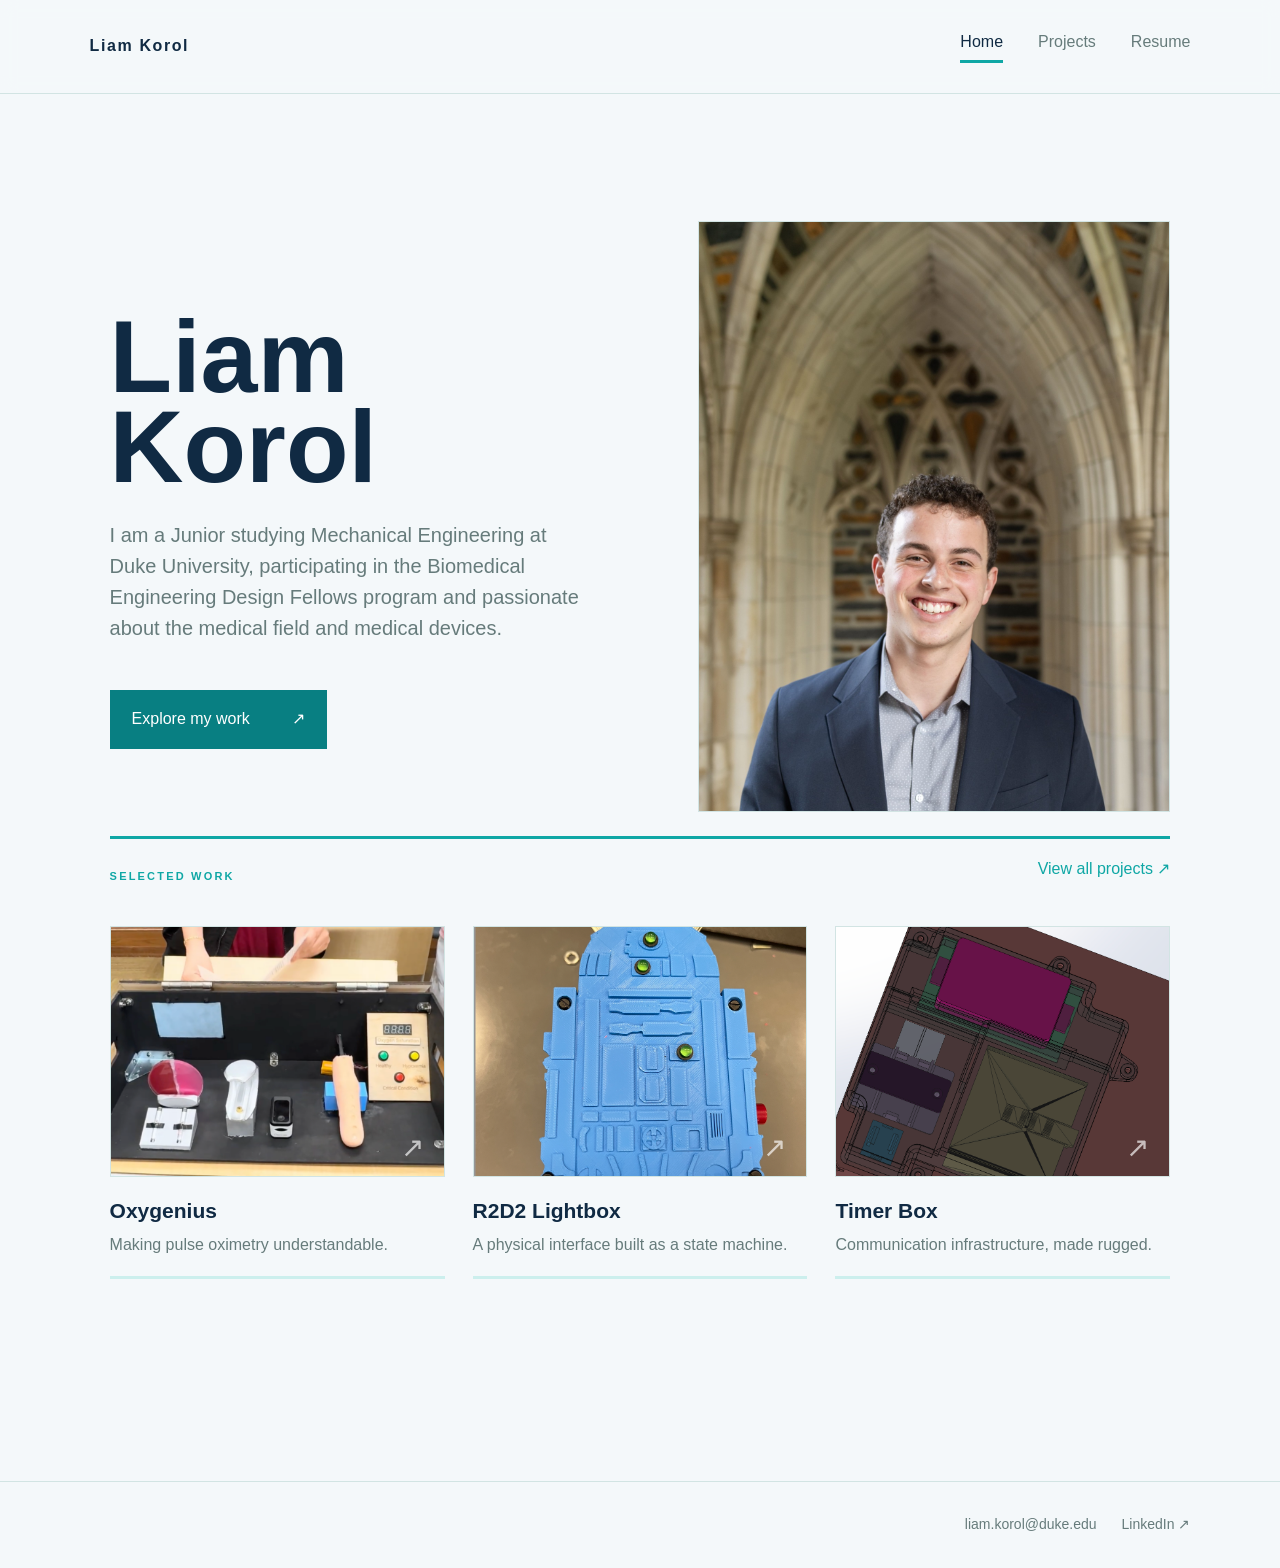
==== index.html @ 731c7ef4 "push from local files" ====
<!doctype html><html lang="en"><head><meta charset="utf-8"><meta name="viewport" content="width=device-width,initial-scale=1"><title>Liam Korol — Portfolio</title><link rel="stylesheet" href="styles.css?v=15"></head><body><header class="nav"><a class="brand" href="index.html">Liam Korol</a><nav><a class="active" href="index.html">Home</a><a href="projects.html">Projects</a><a href="resume.html">Resume</a></nav></header><main><section class="hero"><div><h1>Liam Korol</h1><p class="bio">I am a Junior studying Mechanical Engineering at Duke University, participating in the Biomedical Engineering Design Fellows program and passionate about the medical field and medical devices.</p><a class="button" href="projects.html">Explore my work <span>↗</span></a></div><div class="portrait"><img src="assets/headshot.jpg" alt="Liam Korol headshot" onerror="this.style.display='none';this.parentElement.classList.add('placeholder')"><span>YOUR<br>HEADSHOT</span></div></section><section class="featured"><div class="section-head"><p class="eyebrow">Selected work</p><a href="projects.html">View all projects ↗</a></div><div class="project-grid"><a class="project-card" href="projects/oxygenius.html"><div class="project-image photo"><img src="assets/project-images/oxygenius.png" alt="Oxygenius project"></div><h3>Oxygenius</h3><p>Making pulse oximetry understandable.</p></a><a class="project-card" href="projects/r2d2.html"><div class="project-image photo"><img src="assets/project-images/r2d2.png" alt="R2D2 lightbox project"></div><h3>R2D2 Lightbox</h3><p>A physical interface built as a state machine.</p></a><a class="project-card" href="projects/timer-box.html"><div class="project-image photo"><img src="assets/project-images/timer-box.png" alt="Timer Box project"></div><h3>Timer Box</h3><p>Communication infrastructure, made rugged.</p></a></div></section></main><footer><div><a href="mailto:liam.korol@duke.edu">liam.korol@duke.edu</a><a href="https://www.linkedin.com/" target="_blank">LinkedIn ↗</a></div></footer></body></html>
---- styles.css ----
:root{--ink:#102a43;--paper:#f4f8fa;--accent:#0fa7a5;--accent-deep:#087f82;--accent-soft:#ccefed;--accent-wash:#e8f8f7;--muted:#667b7b;--line:#d2e4e3}
*{box-sizing:border-box}
body{margin:0;background:var(--paper);color:var(--ink);font:16px/1.55 "Avenir Next",Avenir,Montserrat,sans-serif}
body:before{content:"";position:fixed;inset:0;pointer-events:none;opacity:.1;background-image:radial-gradient(var(--ink) .7px,transparent .7px);background-size:18px 18px}
a{color:inherit;text-decoration:none}
.nav{display:flex;justify-content:space-between;align-items:center;padding:30px 7vw;border-bottom:1px solid var(--line);position:relative;background:#f4f8fadd;backdrop-filter:blur(8px);z-index:2}
.brand{font-weight:700;letter-spacing:.1em}
.brand span{color:var(--accent)}
nav{display:flex;gap:35px}
nav a{color:var(--muted);transition:.2s}
nav .active,nav a:hover{color:var(--ink);border-bottom:3px solid var(--accent);padding-bottom:5px}
main{max-width:1240px;margin:auto;padding:8vw 7vw}
.hero{display:grid;grid-template-columns:1fr 1fr;gap:9vw;align-items:center;min-height:640px}
.eyebrow{text-transform:uppercase;letter-spacing:.2em;font-size:11px;color:var(--accent);font-weight:bold}
.hero h1,.page h1{font:700 clamp(4rem,8vw,8rem)/.88 "Avenir Next",Avenir,Montserrat,sans-serif;margin:28px 0}
.hero h1 em{color:var(--accent);font-weight:400}
.bio,.lede{max-width:570px;color:var(--muted);font-size:20px}
.button{display:inline-flex;gap:42px;align-items:center;background:var(--accent-deep);color:white;padding:17px 22px;margin-top:26px;transition:background-color .2s,transform .2s}
.button:hover{background:var(--accent);transform:translateY(-3px)}
.portrait{aspect-ratio:4/5;background:#d5e1e5;display:grid;place-items:center;overflow:hidden;border:1px solid var(--line);max-width:540px}
.portrait img{width:100%;height:100%;object-fit:contain}
.portrait span{display:none;color:var(--ink);letter-spacing:.18em;text-align:center;font-size:12px;font-weight:bold}
.portrait.placeholder span{display:block}
.featured{padding-bottom:100px}
.section-head{display:flex;justify-content:space-between;border-top:3px solid var(--accent);padding-top:18px;margin-bottom:30px}
.section-head a{color:var(--accent)}
.project-grid{display:grid;grid-template-columns:repeat(3,1fr);gap:42px 28px}
.project-card{display:block;border-bottom:3px solid var(--accent-soft);padding-bottom:18px;transition:.25s}
.project-image,.detail-visual{height:275px;display:grid;place-items:center;font:700 6rem "Avenir Next",Avenir,Montserrat,sans-serif;margin-bottom:18px;position:relative;overflow:hidden;transition:transform .25s}
.project-image:after{content:"↗";position:absolute;right:20px;bottom:12px;font:28px "Avenir Next",Avenir,Montserrat,sans-serif;color:#ffffffaa}
.project-number{position:absolute;left:14px;top:14px;z-index:1;background:var(--accent-deep);color:#fff;padding:7px 10px;font:700 12px/1 "Avenir Next",Avenir,Montserrat,sans-serif;letter-spacing:.12em}
.project-card:hover{border-bottom-color:var(--accent)}
.project-card:hover .project-image{transform:translateY(-7px)}
.orange{background:linear-gradient(135deg,#82cbd0,#247b8a)}
.blue{background:linear-gradient(135deg,#b9e7e5,#3f8fa0)}
.green{background:linear-gradient(135deg,#b4d5d8,#427c87)}
.project-card h3{font-size:21px;margin:0 0 5px}
.project-card p{color:var(--muted);margin:0}
.page{min-height:75vh}
.page .project-grid{margin-top:70px}
.resume-page{padding-top:6vw}
.resume-heading{display:flex;justify-content:space-between;align-items:flex-end;gap:28px;margin-bottom:52px}
.resume-page h1{font-size:clamp(3.25rem,6vw,6rem);margin:0}
.resume-heading .button{margin-top:0;flex-shrink:0}
.resume-preview-wrap,.pdf-viewer-shell{background:#414141;border:1px solid var(--line);overflow:hidden}
.pdf-viewer-shell{margin-top:28px}
.pdf-toolbar{min-height:56px;padding:10px 16px;background:var(--ink);color:#fff;display:flex;justify-content:space-between;align-items:center;gap:16px;font-size:14px}
.pdf-toolbar-group{display:flex;align-items:center;gap:12px}
.pdf-toolbar button,.pdf-toolbar a{border:0;background:#ffffff14;color:#fff;min-width:36px;height:36px;padding:0 11px;font:inherit;display:inline-flex;align-items:center;justify-content:center;cursor:pointer}
.pdf-toolbar button:hover,.pdf-toolbar a:hover{background:var(--accent)}
.pdf-toolbar button:disabled{opacity:.35;cursor:not-allowed}
.pdf-canvas-wrap{height:min(1050px,82vh);min-height:720px;overflow:auto;padding:28px;background:#414141}
#resume-canvas{display:block;margin:0 auto;background:#fff;border:1px solid #bbb}
.pdf-page-canvas{display:block;margin:0 auto;background:#fff;border:1px solid #bbb}
.pdf-page-stack{display:grid;gap:28px;justify-items:center}
.pdf-page-stack .pdf-page-canvas{margin:0}
.pdf-error{max-width:520px;margin:80px auto;padding:25px;background:#fff;color:var(--ink);text-align:center}
.detail{max-width:900px}
.back{display:inline-flex;align-items:center;border:1px solid var(--accent);color:var(--accent-deep);padding:9px 13px;transition:background-color .2s,color .2s}
.back:hover{background:var(--accent);color:#fff}
.detail h1{font-size:clamp(4rem,8vw,8rem);margin:35px 0 15px}
.detail-visual{height:420px;margin:60px 0}
.phone-binger-hero{height:520px}
.phone-binger-hero img{object-fit:cover!important;object-position:center bottom;transform:scale(1.3);transform-origin:center bottom}
.detail section{max-width:650px}
.detail h2{font:700 36px "Avenir Next",Avenir,Montserrat,sans-serif}
.detail section p{color:var(--muted);font-size:18px}
.project-spec-grid span{display:block;color:var(--accent-deep);font-size:10px;font-weight:700;letter-spacing:.16em;text-transform:uppercase;margin-bottom:6px}
.project-spec-grid{display:grid;grid-template-columns:repeat(3,1fr);gap:16px;margin:30px 0 10px}
.project-spec-grid article{border-top:3px solid var(--accent);background:#fff;padding:22px}
.project-spec-grid h3{font-size:18px;line-height:1.25;margin:0 0 10px}
.project-spec-grid article p{font-size:15px;margin:0}
.project-list{margin:24px 0 0;padding-left:22px;color:var(--muted);font-size:17px}
.project-list li{margin:13px 0;padding-left:6px}
.project-list strong{color:var(--ink)}
.media-heading{margin:40px 0 12px;font-size:22px}
.detail section h2+.media-heading{margin-top:0}
.document-links{display:flex;gap:10px;flex-wrap:wrap;margin-top:14px}
footer{display:flex;justify-content:flex-end;padding:32px 7vw;border-top:1px solid var(--line);color:var(--muted);font-size:14px;position:relative}
footer div{display:flex;gap:25px}
footer a:hover{color:var(--accent)}
@media(max-width:700px){.nav{padding:22px 5vw;align-items:flex-start}
nav{gap:14px;font-size:13px}
.hero{grid-template-columns:1fr;min-height:0;padding-top:50px}
.portrait{max-width:320px;margin:25px 0 20px}
.project-grid{grid-template-columns:1fr}
.page{padding-top:60px}
.resume-heading{display:block;margin-bottom:36px}
.resume-heading .button{margin-top:22px}
.pdf-toolbar{align-items:flex-start;flex-direction:column}
.pdf-canvas-wrap{height:72vh;min-height:540px;padding:14px}
footer{display:block}
footer div{margin-top:14px;display:block}
footer a{display:block;margin-top:5px}
}

.project-image.photo img,.detail-visual.photo img{width:100%;height:100%;object-fit:contain}
.project-image.photo img{position:absolute;inset:0;display:block;width:100%;height:100%;object-fit:contain!important;object-position:center}
.project-image.photo.cover-crop img{object-fit:cover!important;object-position:center 58%}
.project-image.photo,.detail-visual.photo{padding:0;background:#fff;border:1px solid var(--line)}
.nav .brand{font-family:"Avenir Next",Avenir,Montserrat,sans-serif}
.teal{background:linear-gradient(135deg,#a9ece9,#149b9d)}
.navy{background:linear-gradient(135deg,#52758d,#102a43)}
.gallery{display:grid;grid-template-columns:repeat(2,1fr);gap:16px;margin-top:32px}
.gallery img{width:100%;height:280px;object-fit:contain;background:#d5e1e5}
.gallery img:first-child{grid-column:span 2}
@media(max-width:700px){.gallery{grid-template-columns:1fr}
.gallery img:first-child{grid-column:span 1}
}
.media-video{width:100%;margin-top:16px;background:#102a43}
.media-poster{width:100%;height:600px;border:0;margin-top:16px;background:#d5e1e5}
.slide-deck{display:grid;gap:22px;margin-top:28px}
.slide-deck img{display:block;width:100%;height:auto;background:#fff;border:1px solid var(--line)}
.stl-viewer{margin-top:28px;border:1px solid var(--line);background:#dce8ea;overflow:hidden}
.stl-toolbar{min-height:56px;padding:10px 16px;background:var(--ink);color:#fff;display:flex;justify-content:space-between;align-items:center;gap:16px;font-size:13px}
.stl-toolbar div{display:flex;gap:8px}
.stl-toolbar button{border:0;background:#ffffff14;color:#fff;min-width:36px;height:36px;padding:0 12px;font:inherit;cursor:pointer}
.stl-toolbar button:hover{background:var(--accent)}
#stl-canvas{display:block;width:100%;height:560px;cursor:grab;touch-action:none}
#stl-canvas:active{cursor:grabbing}
.stl-error{padding:60px 24px;text-align:center;color:var(--ink)}
@media(max-width:700px){.media-poster{height:420px}
.stl-toolbar{align-items:flex-start;flex-direction:column}
#stl-canvas{height:420px}
.project-spec-grid{grid-template-columns:1fr}
}

/* Let photographs keep their original proportions instead of forcing them
   into identical frames. This prevents portrait images from gaining side bars. */
.project-grid{align-items:start}
.project-card{align-self:start}
.project-image.photo,.detail-visual.photo{display:block;height:auto;min-height:0;background:transparent}
.project-image.photo img,.detail-visual.photo img{position:static;inset:auto;display:block;width:100%;height:auto;object-fit:initial!important}
.gallery{align-items:start}
.gallery img{height:auto;align-self:start;background:transparent}
.component-figure{width:min(100%,260px);margin:32px auto 42px;background:#fff;border:1px solid var(--line)}
.component-figure img{display:block;width:100%;height:auto}
.component-figure figcaption{padding:14px 16px;color:var(--muted);font-size:14px;line-height:1.5}
.phone-binger-hero{height:520px}
.phone-binger-hero img{height:100%;object-fit:cover!important}
.code-block{margin:28px 0 0;padding:24px;max-height:620px;overflow:auto;background:var(--ink);color:#d9f4f1;border-left:4px solid var(--accent);font:13px/1.6 "SFMono-Regular",Consolas,"Liberation Mono",monospace;tab-size:2;white-space:pre}
.code-block code{font:inherit}
@media(max-width:700px){.code-block{padding:18px;font-size:11px}}
.prototype-video-grid{display:grid;grid-template-columns:repeat(2,minmax(0,1fr));gap:14px;width:100%;max-width:440px;margin:28px auto 0;align-items:start}
.prototype-video-grid figure{margin:0;background:#fff;border:1px solid var(--line)}
.prototype-video-grid video{display:block;width:100%;aspect-ratio:9/16;background:var(--ink);object-fit:contain}
.prototype-video-grid figcaption{padding:12px 14px;color:var(--muted);font-size:14px}
@media(max-width:700px){.prototype-video-grid{grid-template-columns:repeat(2,minmax(0,1fr));max-width:360px;gap:10px}.prototype-video-grid figcaption{padding:9px 10px;font-size:12px}}

/* Keep project listings orderly at wide screen sizes while filling every
   thumbnail frame without white bars. Project detail images retain their
   natural proportions. */
.project-grid{align-items:stretch}
.project-card{align-self:stretch;display:flex;flex-direction:column}
.project-card .project-image.photo{height:auto;aspect-ratio:4/3}
.project-card .project-image.photo img{position:absolute;inset:0;width:100%;height:100%;object-fit:cover!important;object-position:center}
.project-card p{flex:1}

.device-gallery{margin-top:32px}
.device-gallery img{display:block;width:100%;height:auto}
.device-gallery-hero{margin-bottom:16px}
.device-gallery-columns{display:grid;grid-template-columns:repeat(2,minmax(0,1fr));gap:16px;align-items:start}
.device-gallery-columns>div{display:grid;gap:16px;align-content:start}
@media(max-width:700px){.device-gallery-columns{grid-template-columns:1fr}}

.criteria-table-wrap{width:100%;margin:28px 0 34px;overflow-x:auto}
.criteria-table{width:100%;border-collapse:collapse;background:#fff;font-size:15px;line-height:1.5}
.criteria-table th,.criteria-table td{padding:14px 16px;border:1px solid var(--line);text-align:left;vertical-align:top}
.criteria-table th{background:var(--accent-deep);color:#fff;font-size:12px;letter-spacing:.08em;text-transform:uppercase}
.criteria-table tbody tr:nth-child(even){background:#f2f7f7}
.criteria-table td:first-child{font-weight:700;color:var(--ink);white-space:nowrap}
@media(max-width:700px){.criteria-table{min-width:700px}}
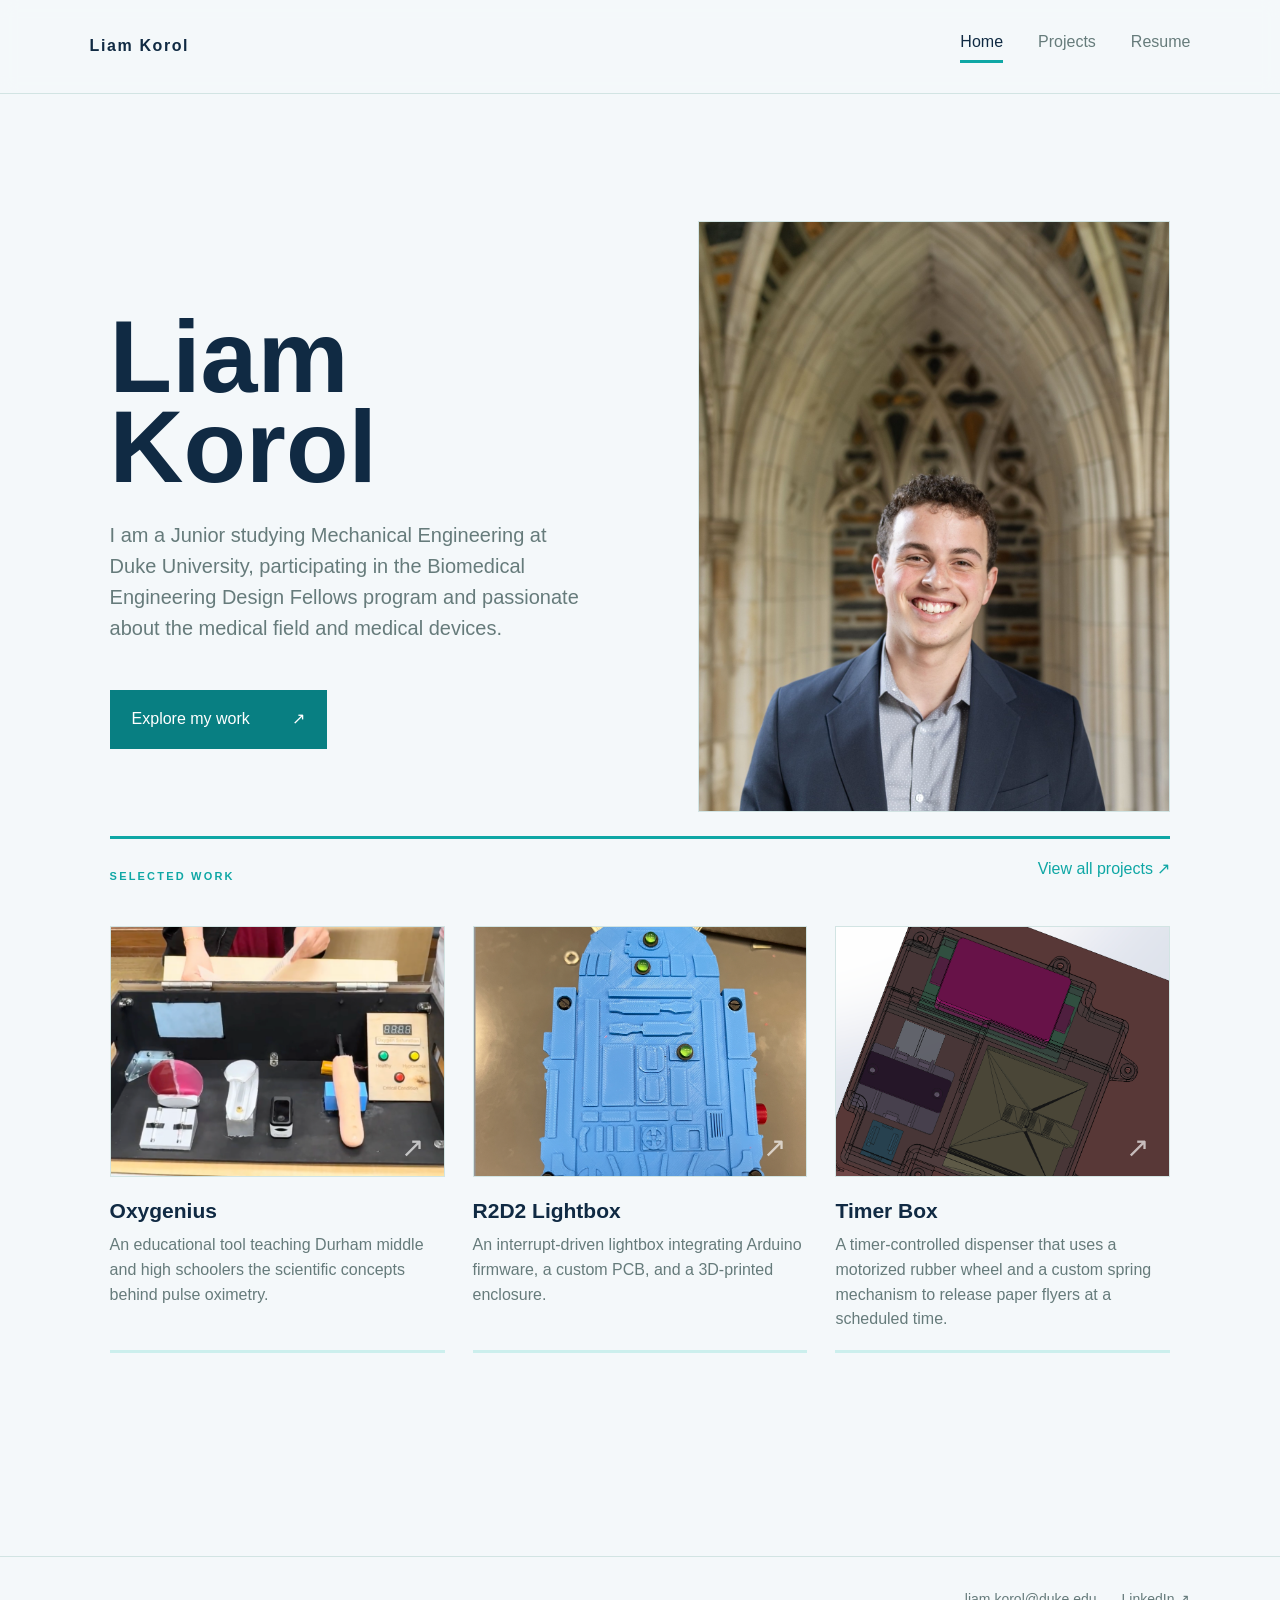
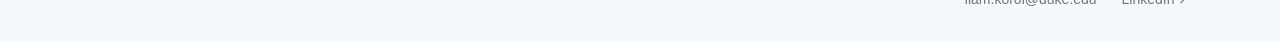
==== commit de27bd07: "changed some descriptions" ====
--- a/index.html
+++ b/index.html
@@ -1 +1 @@
-<!doctype html><html lang="en"><head><meta charset="utf-8"><meta name="viewport" content="width=device-width,initial-scale=1"><title>Liam Korol — Portfolio</title><link rel="stylesheet" href="styles.css?v=15"></head><body><header class="nav"><a class="brand" href="index.html">Liam Korol</a><nav><a class="active" href="index.html">Home</a><a href="projects.html">Projects</a><a href="resume.html">Resume</a></nav></header><main><section class="hero"><div><h1>Liam Korol</h1><p class="bio">I am a Junior studying Mechanical Engineering at Duke University, participating in the Biomedical Engineering Design Fellows program and passionate about the medical field and medical devices.</p><a class="button" href="projects.html">Explore my work <span>↗</span></a></div><div class="portrait"><img src="assets/headshot.jpg" alt="Liam Korol headshot" onerror="this.style.display='none';this.parentElement.classList.add('placeholder')"><span>YOUR<br>HEADSHOT</span></div></section><section class="featured"><div class="section-head"><p class="eyebrow">Selected work</p><a href="projects.html">View all projects ↗</a></div><div class="project-grid"><a class="project-card" href="projects/oxygenius.html"><div class="project-image photo"><img src="assets/project-images/oxygenius.png" alt="Oxygenius project"></div><h3>Oxygenius</h3><p>Making pulse oximetry understandable.</p></a><a class="project-card" href="projects/r2d2.html"><div class="project-image photo"><img src="assets/project-images/r2d2.png" alt="R2D2 lightbox project"></div><h3>R2D2 Lightbox</h3><p>A physical interface built as a state machine.</p></a><a class="project-card" href="projects/timer-box.html"><div class="project-image photo"><img src="assets/project-images/timer-box.png" alt="Timer Box project"></div><h3>Timer Box</h3><p>Communication infrastructure, made rugged.</p></a></div></section></main><footer><div><a href="mailto:liam.korol@duke.edu">liam.korol@duke.edu</a><a href="https://www.linkedin.com/" target="_blank">LinkedIn ↗</a></div></footer></body></html>
+<!doctype html><html lang="en"><head><meta charset="utf-8"><meta name="viewport" content="width=device-width,initial-scale=1"><title>Liam Korol — Portfolio</title><link rel="stylesheet" href="styles.css?v=15"></head><body><header class="nav"><a class="brand" href="index.html">Liam Korol</a><nav><a class="active" href="index.html">Home</a><a href="projects.html">Projects</a><a href="resume.html">Resume</a></nav></header><main><section class="hero"><div><h1>Liam Korol</h1><p class="bio">I am a Junior studying Mechanical Engineering at Duke University, participating in the Biomedical Engineering Design Fellows program and passionate about the medical field and medical devices.</p><a class="button" href="projects.html">Explore my work <span>↗</span></a></div><div class="portrait"><img src="assets/headshot.jpg" alt="Liam Korol headshot" onerror="this.style.display='none';this.parentElement.classList.add('placeholder')"><span>YOUR<br>HEADSHOT</span></div></section><section class="featured"><div class="section-head"><p class="eyebrow">Selected work</p><a href="projects.html">View all projects ↗</a></div><div class="project-grid"><a class="project-card" href="projects/oxygenius.html"><div class="project-image photo"><img src="assets/project-images/oxygenius.png" alt="Oxygenius project"></div><h3>Oxygenius</h3><p>An educational tool teaching Durham middle and high schoolers the scientific concepts behind pulse oximetry.</p></a><a class="project-card" href="projects/r2d2.html"><div class="project-image photo"><img src="assets/project-images/r2d2.png" alt="R2D2 lightbox project"></div><h3>R2D2 Lightbox</h3><p>An interrupt-driven lightbox integrating Arduino firmware, a custom PCB, and a 3D-printed enclosure.</p></a><a class="project-card" href="projects/timer-box.html"><div class="project-image photo"><img src="assets/project-images/timer-box.png" alt="Timer Box project"></div><h3>Timer Box</h3><p>A timer-controlled dispenser that uses a motorized rubber wheel and a custom spring mechanism to release paper flyers at a scheduled time.</p></a></div></section></main><footer><div><a href="mailto:liam.korol@duke.edu">liam.korol@duke.edu</a><a href="https://www.linkedin.com/" target="_blank">LinkedIn ↗</a></div></footer></body></html>
